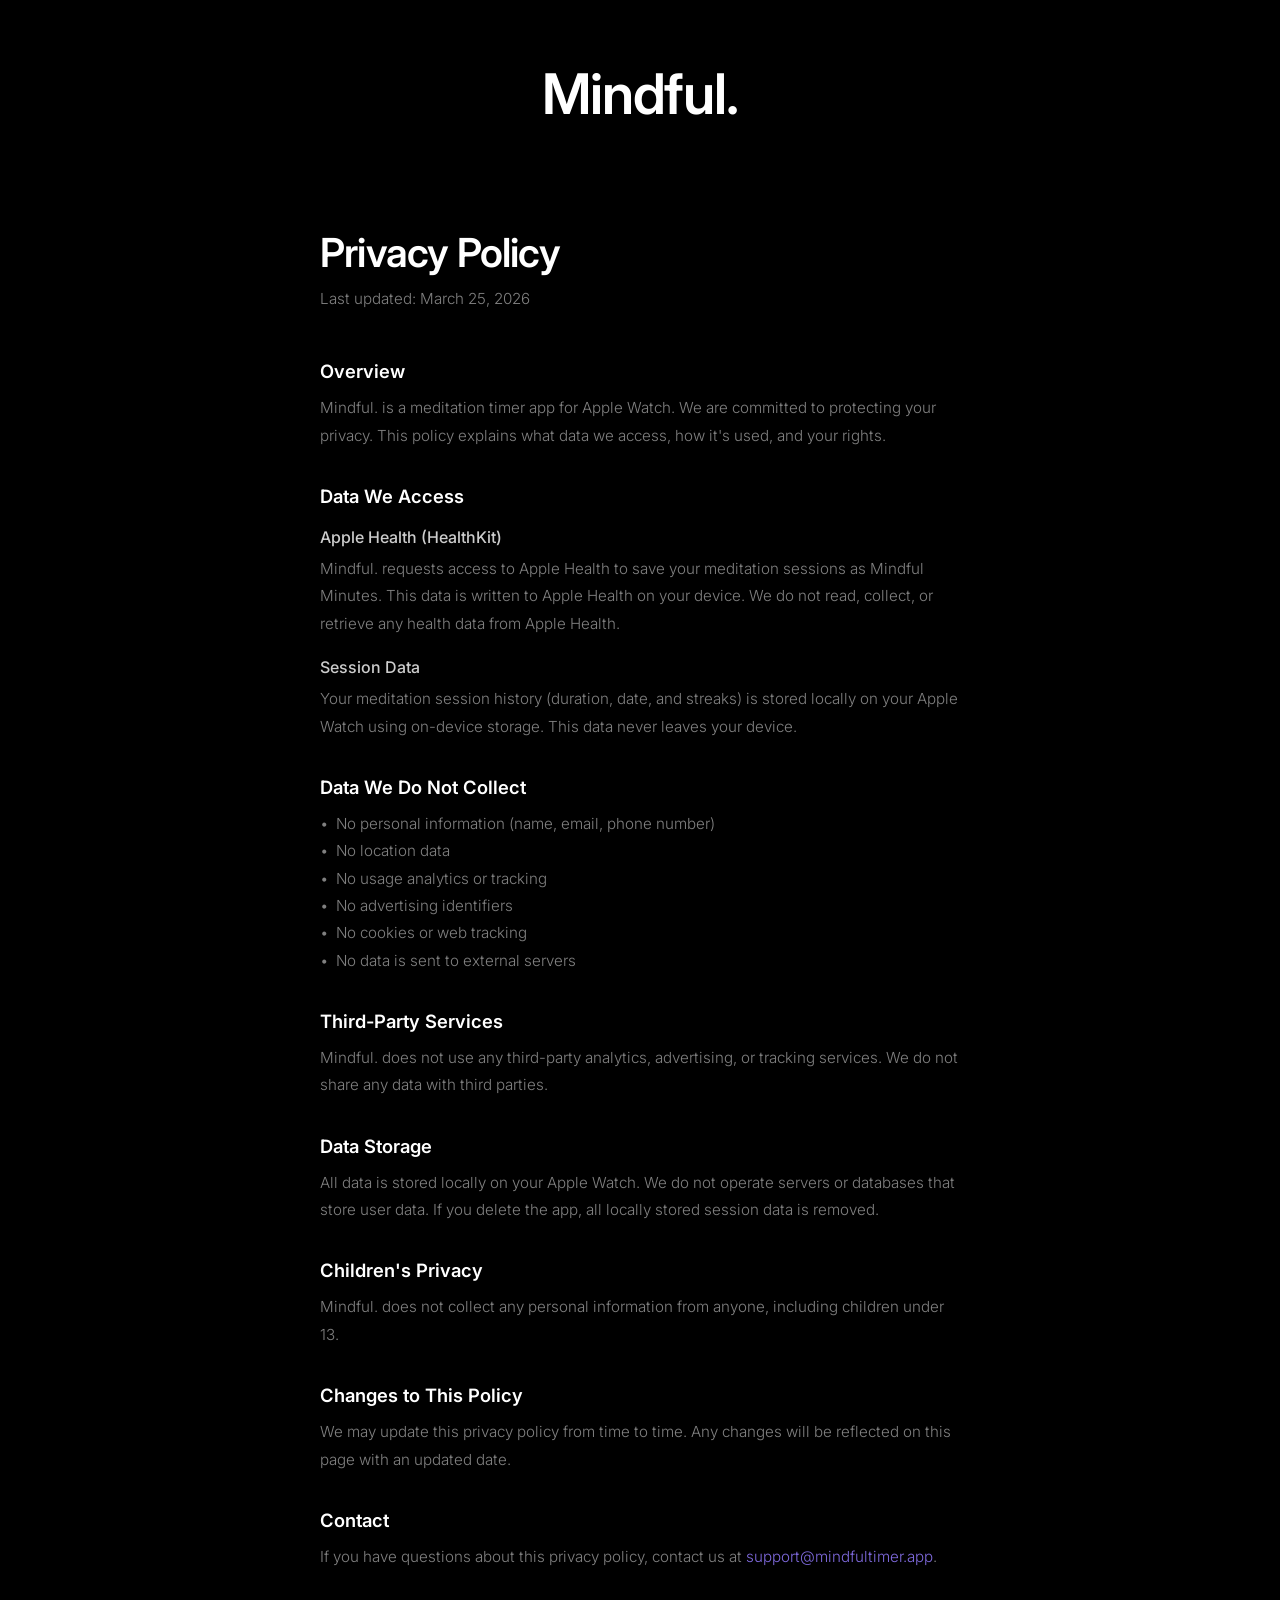
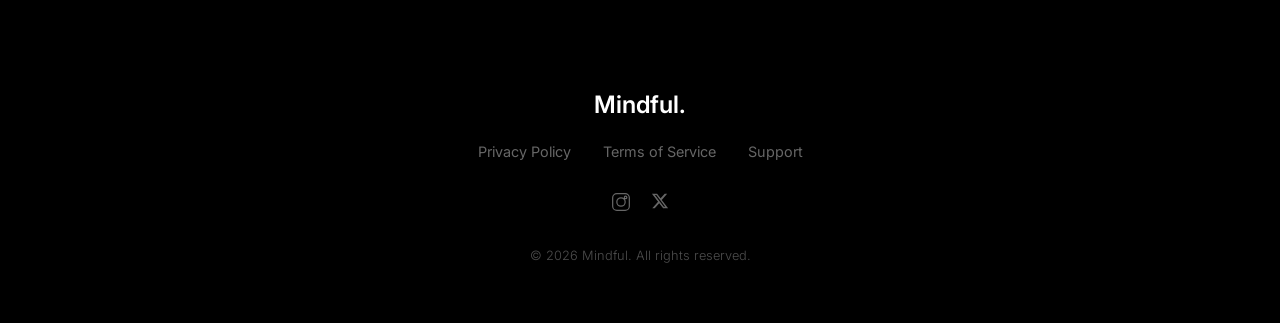
==== privacy.html @ f4cde6dd "Fix X icon rendering in Safari Use official X/Twitter filled SVG path instead of stroke-based outlin" ====
<!DOCTYPE html>
<html lang="en">
<head>
    <meta charset="UTF-8">
    <meta name="viewport" content="width=device-width, initial-scale=1.0">
    <title>Privacy Policy — Mindful.</title>
    <link rel="preconnect" href="https://fonts.googleapis.com">
    <link rel="preconnect" href="https://fonts.gstatic.com" crossorigin>
    <link href="https://fonts.googleapis.com/css2?family=Inter:wght@300;400;500;600&display=swap" rel="stylesheet">
    <link rel="stylesheet" href="style.css">
    <link rel="stylesheet" href="legal.css">
</head>
<body>
    <div class="legal-page">
        <div class="legal-container">
            <div class="legal-header">
                <a href="/" class="legal-logo">Mindful.</a>
            </div>
            <h1>Privacy Policy</h1>
            <p class="legal-updated">Last updated: March 25, 2026</p>

            <h2>Overview</h2>
            <p>Mindful. is a meditation timer app for Apple Watch. We are committed to protecting your privacy. This policy explains what data we access, how it's used, and your rights.</p>

            <h2>Data We Access</h2>
            <h3>Apple Health (HealthKit)</h3>
            <p>Mindful. requests access to Apple Health to save your meditation sessions as Mindful Minutes. This data is written to Apple Health on your device. We do not read, collect, or retrieve any health data from Apple Health.</p>

            <h3>Session Data</h3>
            <p>Your meditation session history (duration, date, and streaks) is stored locally on your Apple Watch using on-device storage. This data never leaves your device.</p>

            <h2>Data We Do Not Collect</h2>
            <ul>
                <li>No personal information (name, email, phone number)</li>
                <li>No location data</li>
                <li>No usage analytics or tracking</li>
                <li>No advertising identifiers</li>
                <li>No cookies or web tracking</li>
                <li>No data is sent to external servers</li>
            </ul>

            <h2>Third-Party Services</h2>
            <p>Mindful. does not use any third-party analytics, advertising, or tracking services. We do not share any data with third parties.</p>

            <h2>Data Storage</h2>
            <p>All data is stored locally on your Apple Watch. We do not operate servers or databases that store user data. If you delete the app, all locally stored session data is removed.</p>

            <h2>Children's Privacy</h2>
            <p>Mindful. does not collect any personal information from anyone, including children under 13.</p>

            <h2>Changes to This Policy</h2>
            <p>We may update this privacy policy from time to time. Any changes will be reflected on this page with an updated date.</p>

            <h2>Contact</h2>
            <p>If you have questions about this privacy policy, contact us at <a href="mailto:support@mindfultimer.app">support@mindfultimer.app</a>.</p>
        </div>
    </div>

    <footer class="footer legal-footer">
        <div class="footer-container">
            <div class="footer-brand">
                <a href="/" class="footer-logo" style="text-decoration:none;color:#fff;">Mindful.</a>
            </div>
            <div class="footer-links">
                <a href="/privacy.html">Privacy Policy</a>
                <a href="/terms.html">Terms of Service</a>
                <a href="mailto:support@mindfultimer.app">Support</a>
            </div>
            <div class="footer-socials">
                <a href="https://instagram.com/mindfultimer.app" target="_blank" aria-label="Instagram">
                    <svg width="20" height="20" viewBox="0 0 24 24" fill="none" stroke="currentColor" stroke-width="1.5" stroke-linecap="round" stroke-linejoin="round"><rect x="2" y="2" width="20" height="20" rx="5"/><circle cx="12" cy="12" r="5"/><circle cx="17.5" cy="6.5" r="1.5"/></svg>
                </a>
                <a href="https://x.com/" target="_blank" aria-label="X">
                    <svg width="18" height="18" viewBox="0 0 24 24" fill="currentColor"><path d="M18.244 2.25h3.308l-7.227 8.26 8.502 11.24H16.17l-5.214-6.817L4.99 21.75H1.68l7.73-8.835L1.254 2.25H8.08l4.713 6.231zm-1.161 17.52h1.833L7.084 4.126H5.117z"/></svg>
                </a>
            </div>
            <p class="footer-copy">&copy; 2026 Mindful. All rights reserved.</p>
        </div>
    </footer>
</body>
</html>
---- style.css ----
/* Reset & Base */
* {
    margin: 0;
    padding: 0;
    box-sizing: border-box;
}

html {
    scroll-behavior: smooth;
}

body {
    font-family: 'Inter', -apple-system, BlinkMacSystemFont, sans-serif;
    -webkit-font-smoothing: antialiased;
    -moz-osx-font-smoothing: grayscale;
    overflow-x: hidden;
}

/* Hero Section */
.hero {
    background: #000;
    min-height: 100vh;
    display: flex;
    flex-direction: column;
    align-items: center;
    justify-content: center;
    text-align: center;
    padding: 80px 24px 120px;
    position: relative;
    overflow: hidden;
}

.hero::before {
    content: '';
    position: absolute;
    top: 0;
    left: 50%;
    transform: translateX(-50%);
    width: 600px;
    height: 600px;
    background: radial-gradient(circle, rgba(128, 107, 224, 0.08) 0%, transparent 70%);
    pointer-events: none;
}

.hero-content {
    position: relative;
    z-index: 1;
    margin-bottom: 60px;
}

.hero-title {
    font-size: clamp(3rem, 8vw, 5rem);
    font-weight: 600;
    color: #fff;
    letter-spacing: -0.04em;
    margin-bottom: 16px;
    opacity: 0;
    transform: translateY(20px);
    animation: fadeUp 0.8s ease forwards;
}

.hero-subtitle {
    font-size: clamp(1rem, 2.5vw, 1.25rem);
    color: rgba(255, 255, 255, 0.5);
    font-weight: 300;
    margin-bottom: 40px;
    opacity: 0;
    transform: translateY(20px);
    animation: fadeUp 0.8s ease 0.2s forwards;
}

.download-btn {
    display: inline-block;
    opacity: 0;
    transform: translateY(20px);
    animation: fadeUp 0.8s ease 0.4s forwards;
    transition: transform 0.2s ease;
}

.download-btn:hover {
    transform: scale(1.05);
}

.app-store-badge {
    height: 44px;
}

.hero-mockup {
    position: relative;
    z-index: 1;
    opacity: 0;
    transform: translateY(30px);
    animation: fadeUp 1s ease 0.5s forwards;
}

.mockup-image {
    max-width: 320px;
    width: 100%;
    height: auto;
    filter: drop-shadow(0 20px 60px rgba(128, 107, 224, 0.15));
}

/* Features Section */
.features {
    background: #fff;
    padding: 120px 24px;
}

.features-container {
    max-width: 960px;
    margin: 0 auto;
    text-align: center;
}

.section-title {
    font-size: clamp(1.75rem, 4vw, 2.5rem);
    font-weight: 600;
    color: #000;
    letter-spacing: -0.04em;
    margin-bottom: 16px;
}

.section-subtitle {
    font-size: 1.05rem;
    color: rgba(0, 0, 0, 0.5);
    font-weight: 300;
    line-height: 1.6;
    margin-bottom: 72px;
}

/* Feature Mockups */
.feature-mockups {
    display: flex;
    justify-content: center;
    gap: 80px;
    margin-bottom: 80px;
    text-align: center;
}

.feature-mockup-item {
    max-width: 300px;
}

.feature-mockup-img {
    width: 280px;
    height: 360px;
    border-radius: 24px;
    object-fit: contain;
    margin-bottom: 20px;
}

.feature-mockup-item h3 {
    font-size: 1.1rem;
    font-weight: 600;
    color: #000;
    margin-bottom: 6px;
}

.feature-mockup-item p {
    font-size: 0.9rem;
    color: rgba(0, 0, 0, 0.5);
    line-height: 1.5;
    font-weight: 300;
}

.feature-grid {
    display: grid;
    grid-template-columns: repeat(2, 1fr);
    gap: 48px 40px;
    text-align: left;
}

.feature-card {
    padding: 0;
}

.feature-icon {
    color: rgba(128, 107, 224, 1);
    margin-bottom: 16px;
}

.feature-card h3 {
    font-size: 1.1rem;
    font-weight: 600;
    color: #000;
    margin-bottom: 8px;
}

.feature-card p {
    font-size: 0.95rem;
    color: rgba(0, 0, 0, 0.5);
    line-height: 1.6;
    font-weight: 300;
}

/* Showcase Section */
.showcase {
    background: #000;
    padding: 120px 24px;
    overflow: visible;
}

.showcase-container {
    max-width: 960px;
    margin: 0 auto;
    display: flex;
    align-items: center;
    gap: 80px;
}

.showcase-text {
    flex: 1;
}

.showcase-text h2 {
    font-size: clamp(1.75rem, 4vw, 2.5rem);
    font-weight: 600;
    color: #fff;
    letter-spacing: -0.04em;
    margin-bottom: 16px;
}

.showcase-text p {
    font-size: 1.05rem;
    color: rgba(255, 255, 255, 0.5);
    line-height: 1.7;
    font-weight: 300;
}

.showcase-mockup {
    flex-shrink: 0;
    position: relative;
}

.mockup-image-small {
    max-width: 240px;
    width: 100%;
    height: auto;
}


/* Privacy Section */
.privacy {
    background: #fff;
    padding: 100px 24px;
}

.privacy-container {
    max-width: 640px;
    margin: 0 auto;
    text-align: center;
}

.privacy .section-title {
    margin-bottom: 24px;
}

.privacy-text {
    font-size: 0.95rem;
    color: rgba(0, 0, 0, 0.5);
    line-height: 1.8;
    font-weight: 300;
}

/* Footer */
.footer {
    background: #000;
    padding: 60px 24px;
    text-align: center;
    border-top: 1px solid rgba(255, 255, 255, 0.06);
}

.footer-container {
    max-width: 640px;
    margin: 0 auto;
}

.footer-brand {
    margin-bottom: 24px;
}

.footer-logo {
    font-size: 1.5rem;
    font-weight: 600;
    color: #fff;
}

.footer-links {
    display: flex;
    justify-content: center;
    gap: 32px;
    margin-bottom: 32px;
}

.footer-links a {
    color: rgba(255, 255, 255, 0.4);
    text-decoration: none;
    font-size: 0.9rem;
    font-weight: 400;
    transition: color 0.2s ease;
}

.footer-links a:hover {
    color: rgba(128, 107, 224, 1);
}

.footer-socials {
    display: flex;
    justify-content: center;
    gap: 20px;
    margin-bottom: 32px;
}

.footer-socials a {
    color: rgba(255, 255, 255, 0.4);
    transition: color 0.2s ease;
}

.footer-socials a:hover {
    color: rgba(128, 107, 224, 1);
}

.footer-copy {
    font-size: 0.8rem;
    color: rgba(255, 255, 255, 0.3);
    font-weight: 300;
}

/* Animations */
@keyframes fadeUp {
    to {
        opacity: 1;
        transform: translateY(0);
    }
}

/* Scroll Animations */
.fade-in {
    opacity: 0;
    transform: translateY(24px);
    transition: opacity 0.6s ease, transform 0.6s ease;
}

.fade-in.visible {
    opacity: 1;
    transform: translateY(0);
}

/* Responsive */
@media (max-width: 768px) {
    .feature-mockups {
        flex-direction: column;
        align-items: center;
        gap: 40px;
    }

    .feature-grid {
        grid-template-columns: 1fr;
        gap: 40px;
    }

    .showcase-container {
        flex-direction: column-reverse;
        text-align: center;
        gap: 48px;
    }

    .hero {
        min-height: auto;
        padding: 100px 24px 80px;
    }

    .features {
        padding: 80px 24px;
    }

    .showcase {
        padding: 80px 24px;
    }

    .privacy {
        padding: 80px 24px;
    }
}

@media (max-width: 480px) {
    .footer-links {
        flex-direction: column;
        gap: 16px;
    }
}
---- legal.css ----
.legal-page {
    background: #000;
    min-height: 100vh;
    padding: 60px 24px;
}

.legal-container {
    max-width: 640px;
    margin: 0 auto;
}

.legal-header {
    text-align: center;
    margin-bottom: 100px;
}

.legal-back-row {
    text-align: left;
    margin-bottom: 60px;
}

.legal-logo {
    font-size: clamp(2.5rem, 6vw, 3.5rem);
    font-weight: 600;
    color: #fff !important;
    text-decoration: none !important;
    letter-spacing: -0.02em;
    display: block;
    margin-bottom: 24px;
}

.legal-back {
    display: inline-flex;
    align-items: center;
    justify-content: center;
    width: 36px;
    height: 36px;
    border-radius: 50%;
    border: 1px solid rgba(255, 255, 255, 0.15);
    background: rgba(255, 255, 255, 0.05);
    color: #fff !important;
    text-decoration: none !important;
    transition: background 0.2s ease, border-color 0.2s ease;
}

.legal-back:hover {
    background: rgba(255, 255, 255, 0.1);
    border-color: rgba(255, 255, 255, 0.25);
}

.legal-back svg {
    width: 28px;
    height: 28px;
    stroke-width: 2.5;
}

.legal-container h1 {
    font-size: clamp(1.75rem, 4vw, 2.5rem);
    font-weight: 600;
    color: #fff;
    letter-spacing: -0.02em;
    margin-bottom: 8px;
}

.legal-updated {
    font-size: 0.85rem;
    color: rgba(255, 255, 255, 0.3);
    font-weight: 300;
    margin-bottom: 48px;
}

.legal-container h2 {
    font-size: 1.15rem;
    font-weight: 600;
    color: #fff;
    margin-top: 36px;
    margin-bottom: 12px;
}

.legal-container h3 {
    font-size: 1rem;
    font-weight: 500;
    color: rgba(255, 255, 255, 0.8);
    margin-top: 20px;
    margin-bottom: 8px;
}

.legal-container p {
    font-size: 0.95rem;
    color: rgba(255, 255, 255, 0.5);
    line-height: 1.8;
    font-weight: 300;
}

.legal-container ul {
    list-style: none;
    padding: 0;
    margin: 12px 0;
}

.legal-container li {
    font-size: 0.95rem;
    color: rgba(255, 255, 255, 0.5);
    line-height: 1.8;
    font-weight: 300;
    padding-left: 16px;
    position: relative;
}

.legal-container li::before {
    content: '•';
    position: absolute;
    left: 0;
    color: rgba(255, 255, 255, 0.5);
}

.legal-container a {
    color: rgba(128, 107, 224, 1);
    text-decoration: none;
}

.legal-container a:hover {
    text-decoration: underline;
}

.legal-footer {
    border-top: none !important;
}
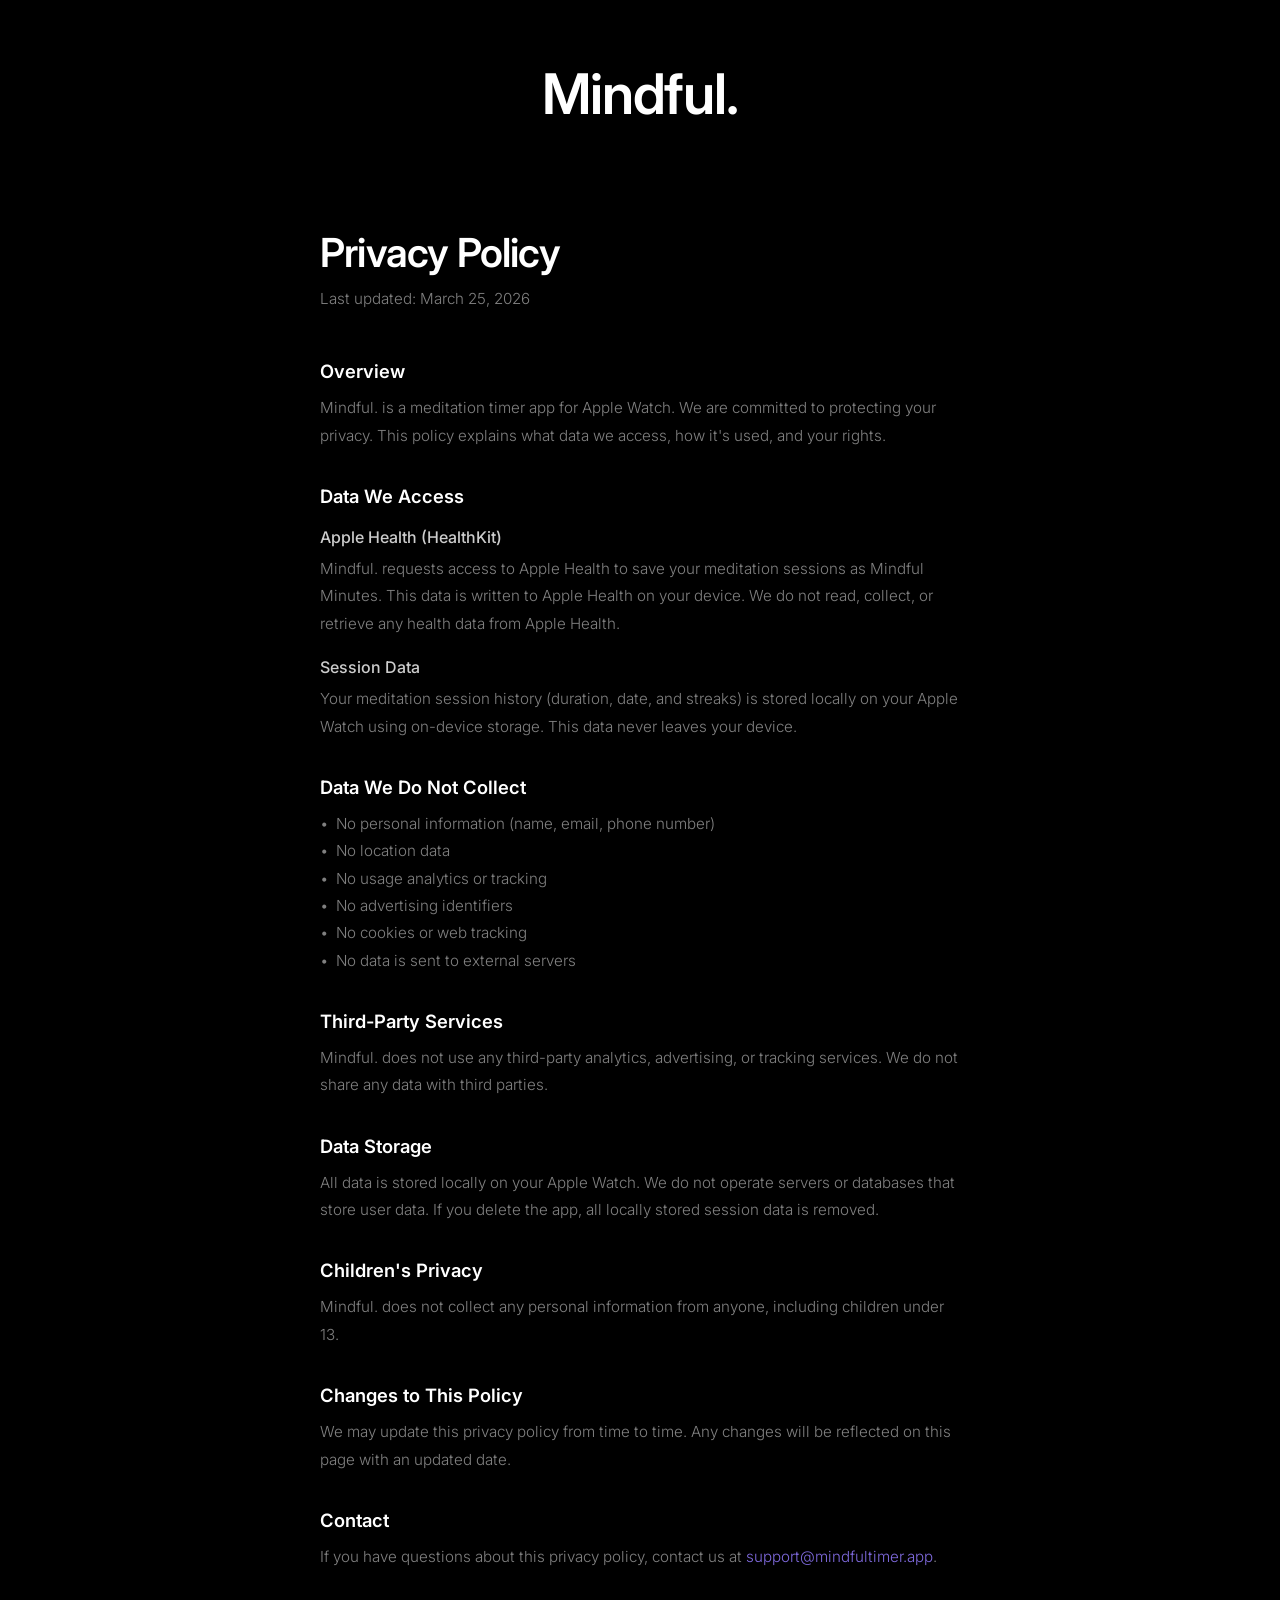
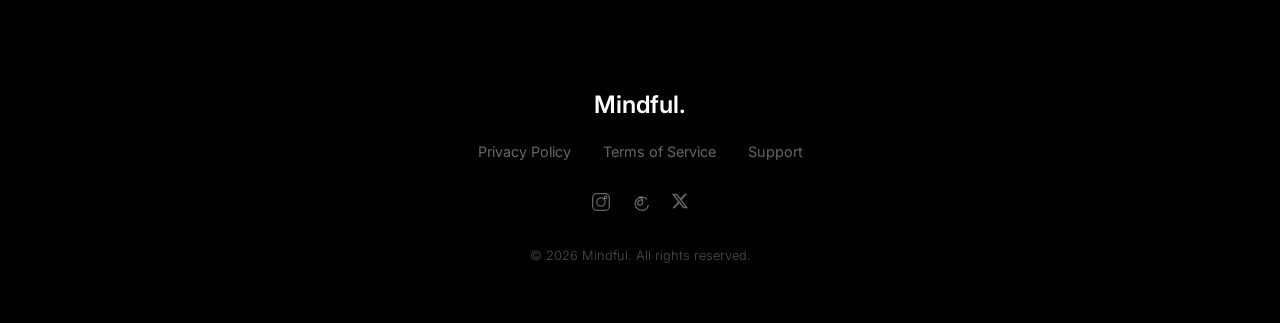
==== commit e4c9e1e3: "Add SEO metadata, sitemap, robots.txt, and Threads social link - Added canonical URL, JSON-LD struct" ====
--- a/privacy.html
+++ b/privacy.html
@@ -70,7 +70,10 @@
                 <a href="https://instagram.com/mindfultimer.app" target="_blank" aria-label="Instagram">
                     <svg width="20" height="20" viewBox="0 0 24 24" fill="none" stroke="currentColor" stroke-width="1.5" stroke-linecap="round" stroke-linejoin="round"><rect x="2" y="2" width="20" height="20" rx="5"/><circle cx="12" cy="12" r="5"/><circle cx="17.5" cy="6.5" r="1.5"/></svg>
                 </a>
-                <a href="https://x.com/" target="_blank" aria-label="X">
+                <a href="https://www.threads.com/@mindfultimer.app" target="_blank" aria-label="Threads">
+                    <svg width="20" height="20" viewBox="0 0 24 24" fill="none" stroke="currentColor" stroke-width="1.5" stroke-linecap="round" stroke-linejoin="round"><path d="M19 8.5c-1.5-1.5-3.5-2.5-6-2.5-4.4 0-8 3.6-8 8s3.6 8 8 8c3.7 0 6.8-2.5 7.7-6"/><path d="M13 10c-.7-.4-1.5-.5-2.3-.3-1.6.4-2.7 2-2.7 3.8 0 1.7 1.3 2.5 2.5 2.5 2 0 3.5-1.7 3.5-4.5C14 8 12.5 6 10 6"/></svg>
+                </a>
+                <a href="https://x.com/mindful_timer?s=21" target="_blank" aria-label="X">
                     <svg width="18" height="18" viewBox="0 0 24 24" fill="currentColor"><path d="M18.244 2.25h3.308l-7.227 8.26 8.502 11.24H16.17l-5.214-6.817L4.99 21.75H1.68l7.73-8.835L1.254 2.25H8.08l4.713 6.231zm-1.161 17.52h1.833L7.084 4.126H5.117z"/></svg>
                 </a>
             </div>
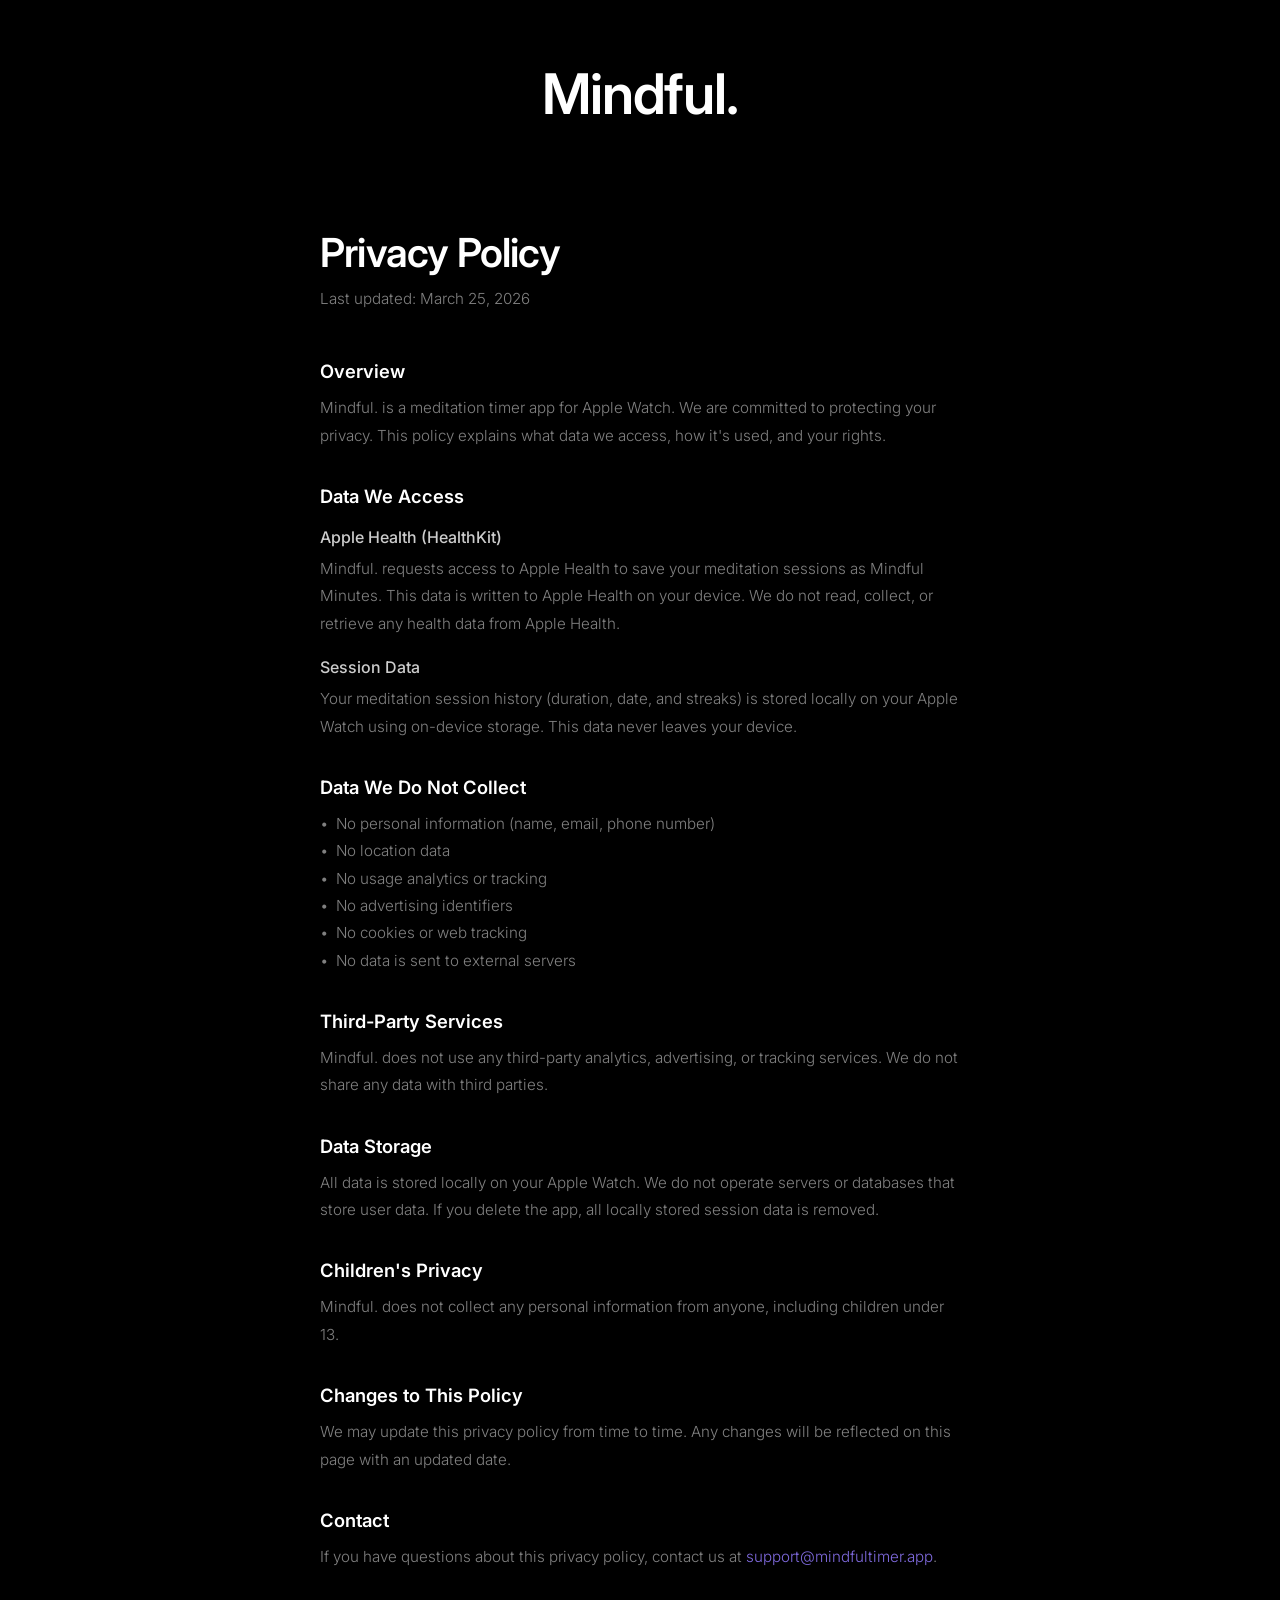
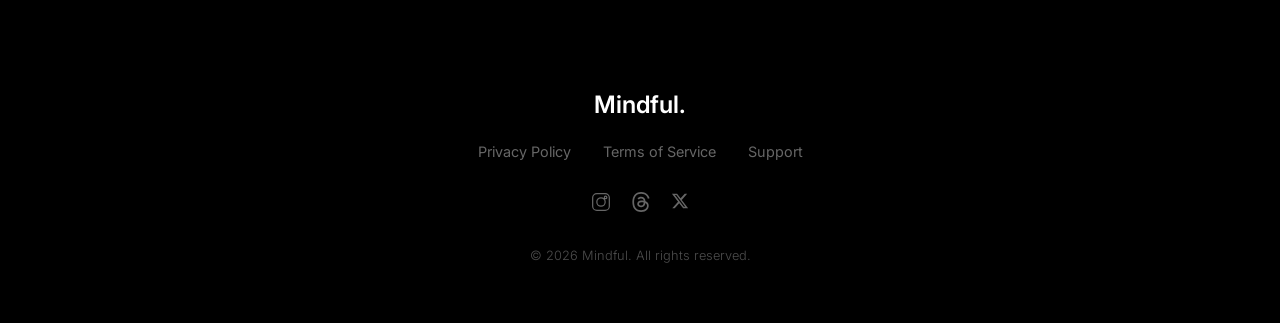
==== commit a5ada169: "Replace Threads icon with official Meta SVG path Co-Authored-By: Claude Sonnet 4.6 <noreply@anthropi" ====
--- a/privacy.html
+++ b/privacy.html
@@ -71,7 +71,7 @@
                     <svg width="20" height="20" viewBox="0 0 24 24" fill="none" stroke="currentColor" stroke-width="1.5" stroke-linecap="round" stroke-linejoin="round"><rect x="2" y="2" width="20" height="20" rx="5"/><circle cx="12" cy="12" r="5"/><circle cx="17.5" cy="6.5" r="1.5"/></svg>
                 </a>
                 <a href="https://www.threads.com/@mindfultimer.app" target="_blank" aria-label="Threads">
-                    <svg width="20" height="20" viewBox="0 0 24 24" fill="none" stroke="currentColor" stroke-width="1.5" stroke-linecap="round" stroke-linejoin="round"><path d="M19 8.5c-1.5-1.5-3.5-2.5-6-2.5-4.4 0-8 3.6-8 8s3.6 8 8 8c3.7 0 6.8-2.5 7.7-6"/><path d="M13 10c-.7-.4-1.5-.5-2.3-.3-1.6.4-2.7 2-2.7 3.8 0 1.7 1.3 2.5 2.5 2.5 2 0 3.5-1.7 3.5-4.5C14 8 12.5 6 10 6"/></svg>
+                    <svg width="20" height="20" viewBox="0 0 192 192" fill="currentColor" xmlns="http://www.w3.org/2000/svg"><path d="M141.537 88.988c-.828-.404-1.668-.785-2.52-1.143-1.482-27.307-16.403-42.94-41.457-43.1h-.138c-15 0-27.457 6.397-35.132 17.995l13.779 9.452c5.738-8.695 14.73-10.548 21.353-10.548h.074c8.25.053 14.474 2.452 18.502 7.129 2.933 3.405 4.893 8.111 5.864 14.05-7.314-1.243-15.224-1.625-23.68-1.14-23.82 1.372-39.134 15.265-38.105 34.569.519 9.792 5.397 18.216 13.732 23.719 7.047 4.652 16.124 6.927 25.557 6.412 12.458-.683 22.231-5.436 29.049-14.127 5.178-6.6 8.453-15.153 9.899-25.93 5.937 3.583 10.337 8.298 12.767 13.966 4.132 9.635 4.373 25.468-8.546 38.376-11.319 11.308-24.925 16.2-45.488 16.351-22.809-.169-40.06-7.484-51.275-21.742C35.236 139.966 29.808 120.682 29.605 96c.203-24.682 5.631-43.966 16.133-57.317C56.954 24.425 74.204 17.11 97.013 16.94c22.975.17 40.526 7.52 52.171 21.847 5.71 7.025 10.015 15.86 12.853 26.162l16.147-4.308c-3.44-12.68-8.853-23.606-16.219-32.668C147.036 9.607 125.202.195 97.07 0h-.113C68.882.194 47.292 9.642 32.788 28.079 19.882 44.486 13.224 67.316 13.001 95.932L13 96l.001.068c.223 28.616 6.881 51.446 19.787 67.853 14.504 18.437 36.094 27.885 64.169 28.079h.114c25.016-.173 42.549-6.708 57.078-21.224 18.963-18.945 18.392-42.692 12.142-57.27-4.484-10.454-13.033-19.044-24.754-24.518zM98.44 129.507c-10.44.587-21.286-4.099-21.821-14.136-.384-7.442 5.309-15.746 22.474-16.735 1.966-.113 3.895-.168 5.79-.168 6.235 0 12.068.606 17.371 1.766-1.978 24.342-13.447 28.713-23.814 29.273z"/></svg>
                 </a>
                 <a href="https://x.com/mindful_timer?s=21" target="_blank" aria-label="X">
                     <svg width="18" height="18" viewBox="0 0 24 24" fill="currentColor"><path d="M18.244 2.25h3.308l-7.227 8.26 8.502 11.24H16.17l-5.214-6.817L4.99 21.75H1.68l7.73-8.835L1.254 2.25H8.08l4.713 6.231zm-1.161 17.52h1.833L7.084 4.126H5.117z"/></svg>
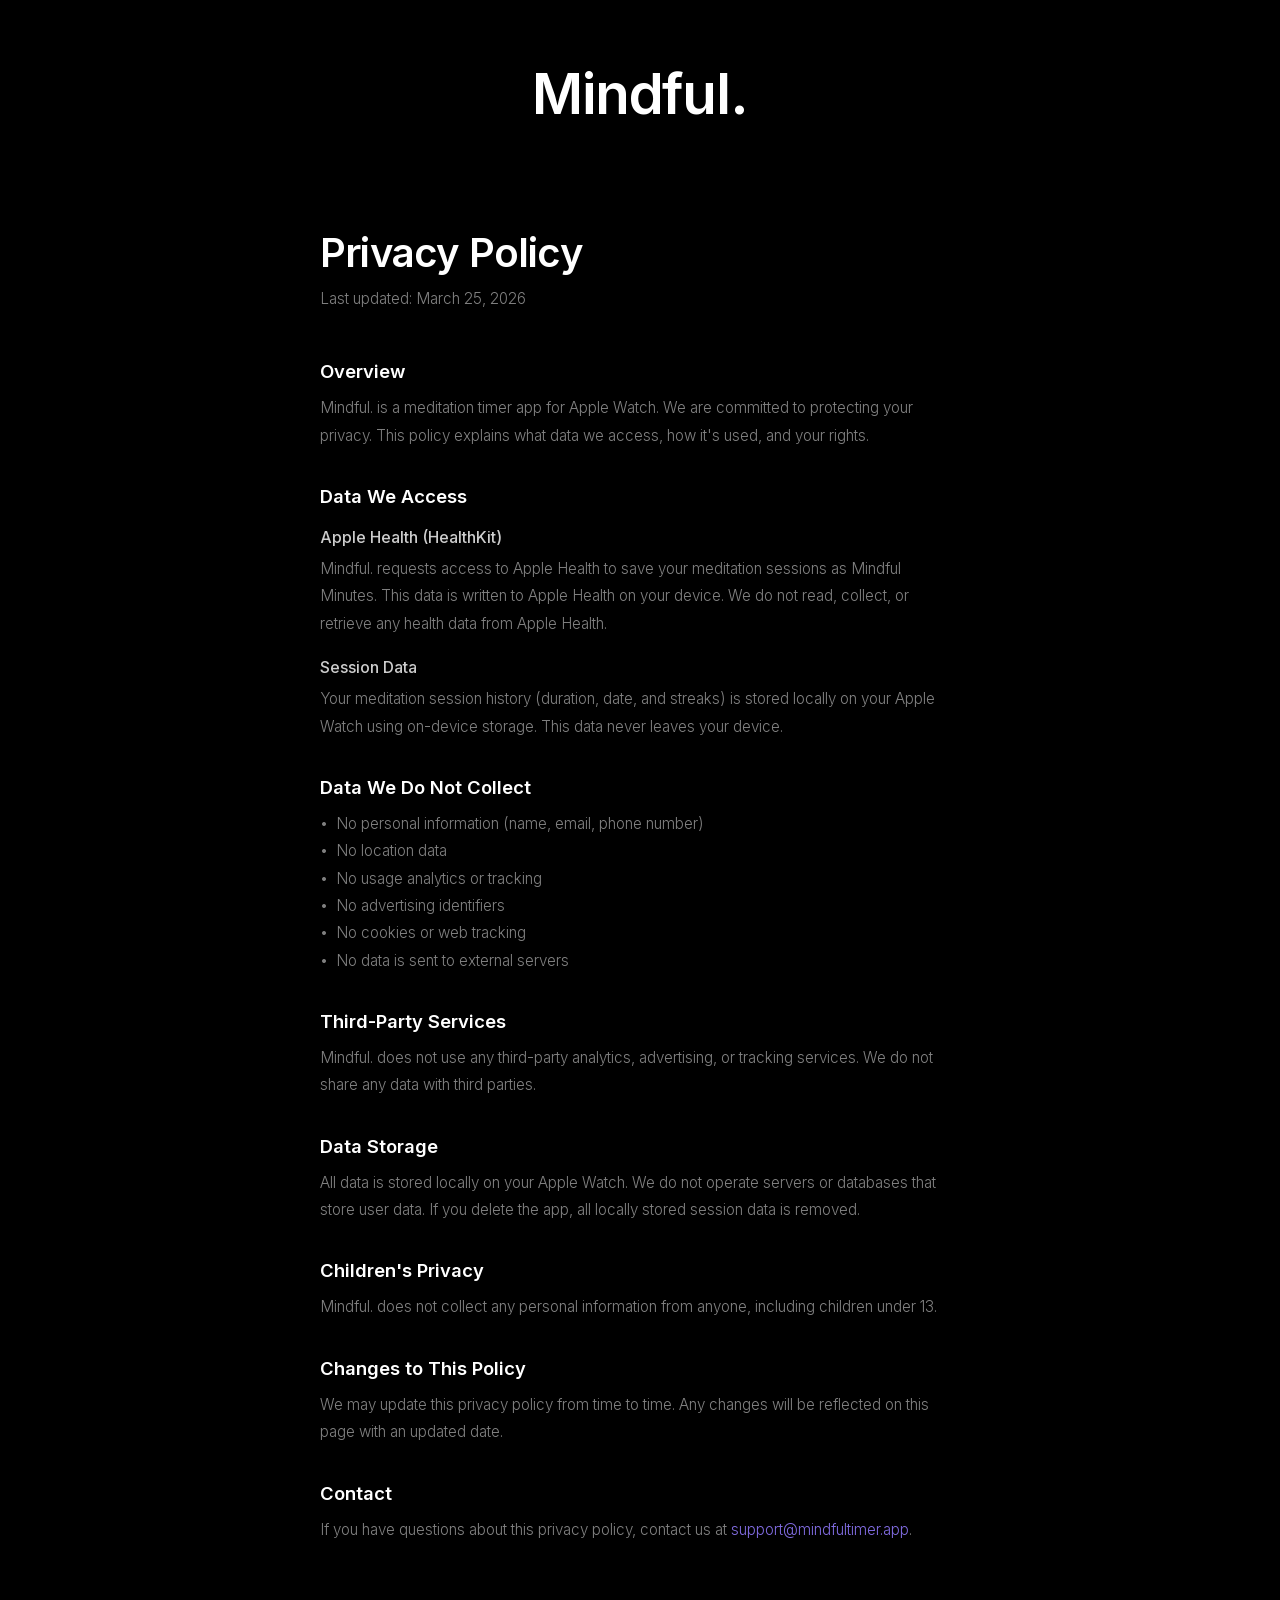
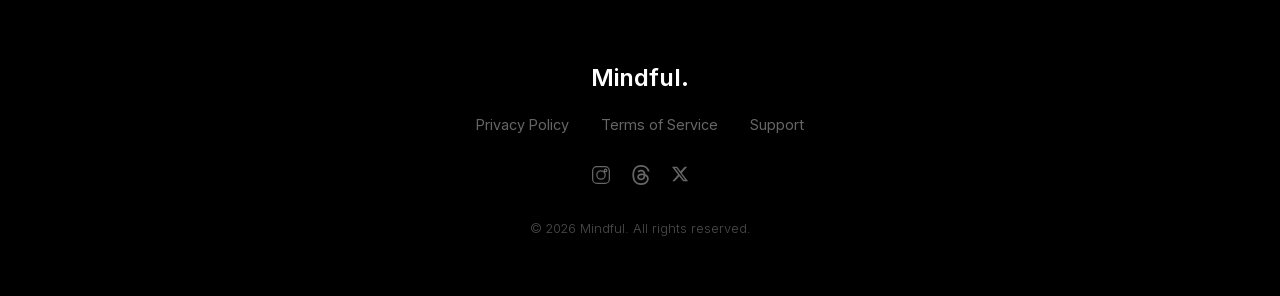
==== commit 6d82c909: "Self-host Inter font to eliminate font-swap CLS - Download Inter latin woff2 (47KB, covers weights 3" ====
--- a/privacy.html
+++ b/privacy.html
@@ -4,9 +4,7 @@
     <meta charset="UTF-8">
     <meta name="viewport" content="width=device-width, initial-scale=1.0">
     <title>Privacy Policy — Mindful.</title>
-    <link rel="preconnect" href="https://fonts.googleapis.com">
-    <link rel="preconnect" href="https://fonts.gstatic.com" crossorigin>
-    <link href="https://fonts.googleapis.com/css2?family=Inter:wght@300;400;500;600&display=swap" rel="stylesheet">
+    <link rel="preload" href="/fonts/inter.woff2" as="font" type="font/woff2" crossorigin>
     <link rel="stylesheet" href="style.css">
     <link rel="stylesheet" href="legal.css">
 </head>
--- a/style.css
+++ b/style.css
@@ -1,3 +1,12 @@
+@font-face {
+    font-family: 'Inter';
+    font-style: normal;
+    font-weight: 300 600;
+    font-display: optional;
+    src: url('/fonts/inter.woff2') format('woff2');
+    unicode-range: U+0000-00FF, U+0131, U+0152-0153, U+02BB-02BC, U+02C6, U+02DA, U+02DC, U+0304, U+0308, U+0329, U+2000-206F, U+20AC, U+2122, U+2191, U+2193, U+2212, U+2215, U+FEFF, U+FFFD;
+}
+
 /* Reset & Base */
 * {
     margin: 0;
@@ -54,27 +63,38 @@
     color: #fff;
     letter-spacing: -0.04em;
     margin-bottom: 16px;
+}
+
+.hero-subtitle {
+    font-size: clamp(1rem, 2.5vw, 1.25rem);
+    color: rgba(255, 255, 255, 0.5);
+    font-weight: 300;
+    margin-bottom: 40px;
+}
+
+.download-btn {
+    display: inline-block;
+    transition: transform 0.2s ease;
+    will-change: transform;
+}
+
+/* Animations — only applied after first paint via JS */
+.animated .hero-title {
     opacity: 0;
     transform: translateY(20px);
     animation: fadeUp 0.8s ease forwards;
 }
 
-.hero-subtitle {
-    font-size: clamp(1rem, 2.5vw, 1.25rem);
-    color: rgba(255, 255, 255, 0.5);
-    font-weight: 300;
-    margin-bottom: 40px;
+.animated .hero-subtitle {
     opacity: 0;
     transform: translateY(20px);
     animation: fadeUp 0.8s ease 0.2s forwards;
 }
 
-.download-btn {
-    display: inline-block;
+.animated .download-btn {
     opacity: 0;
     transform: translateY(20px);
     animation: fadeUp 0.8s ease 0.4s forwards;
-    transition: transform 0.2s ease;
 }
 
 .download-btn:hover {
@@ -88,6 +108,9 @@
 .hero-mockup {
     position: relative;
     z-index: 1;
+}
+
+.animated .hero-mockup {
     opacity: 0;
     transform: translateY(30px);
     animation: fadeUp 1s ease 0.5s forwards;
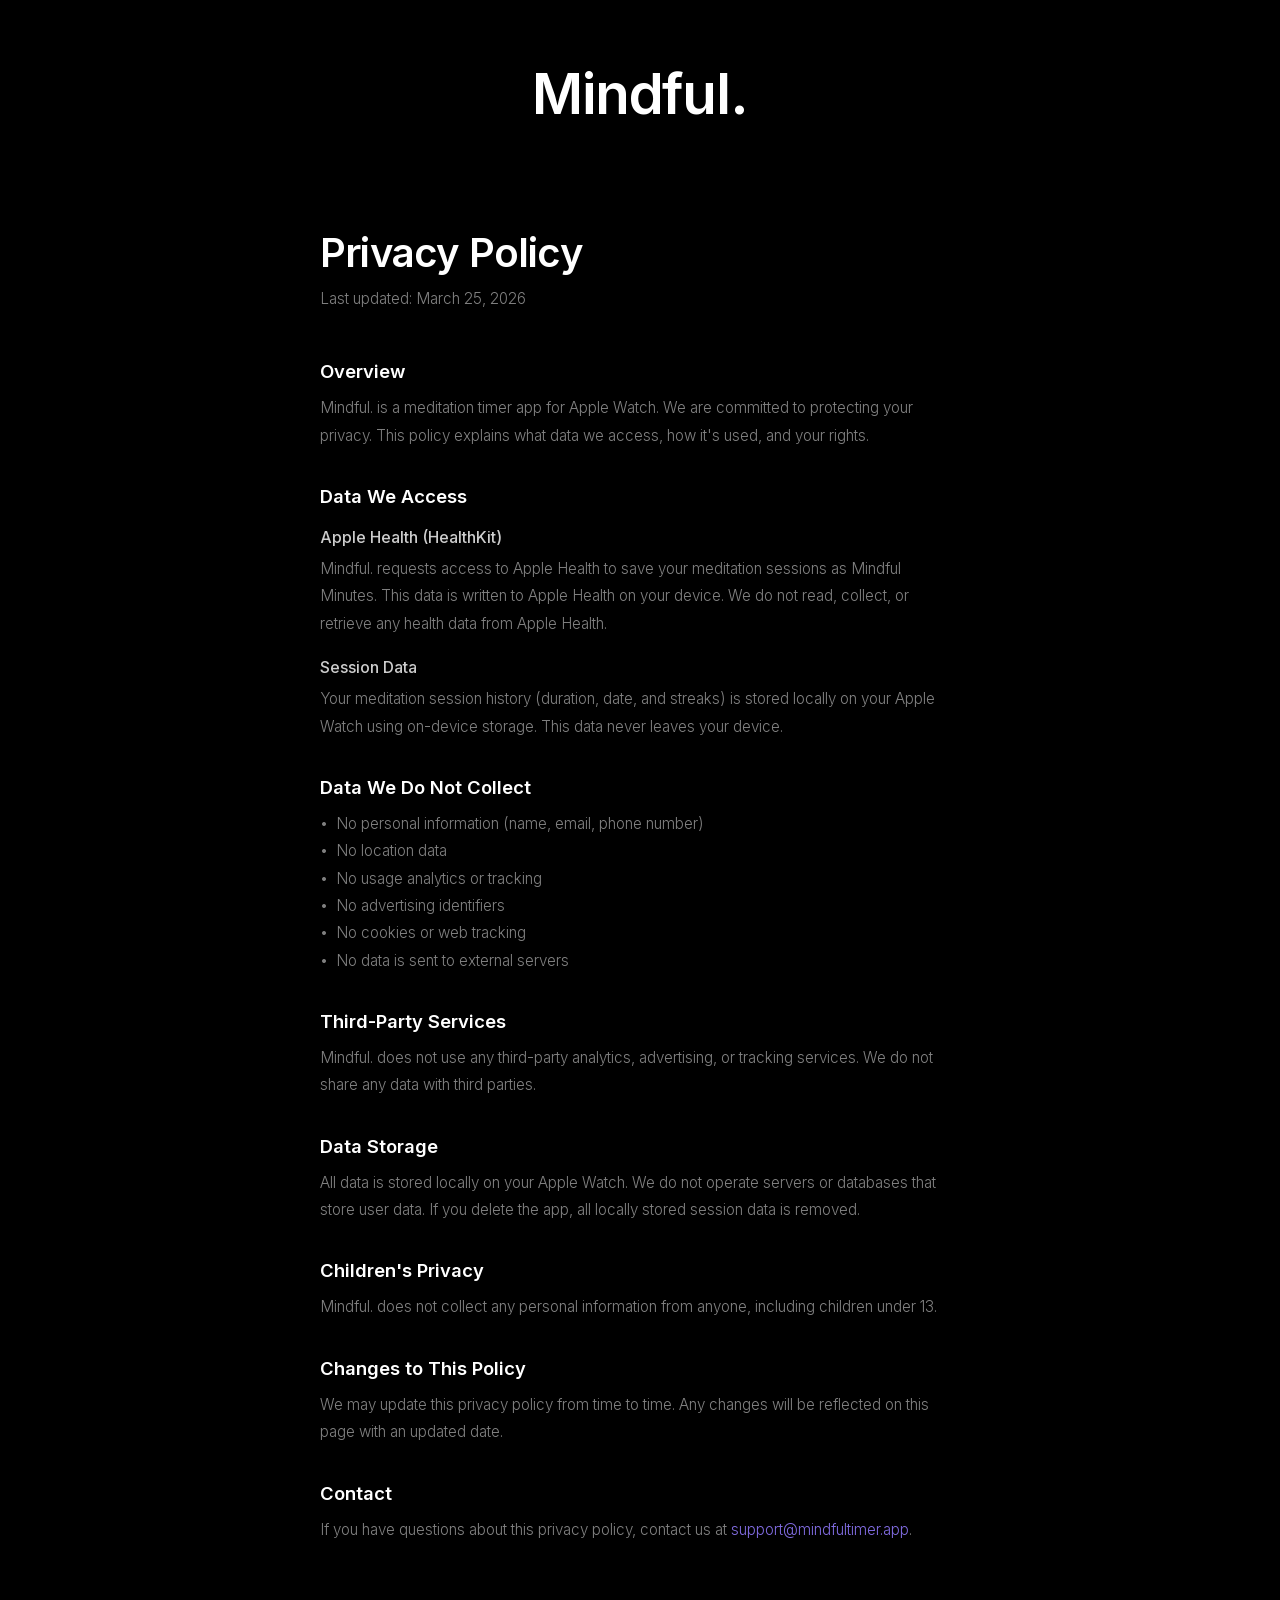
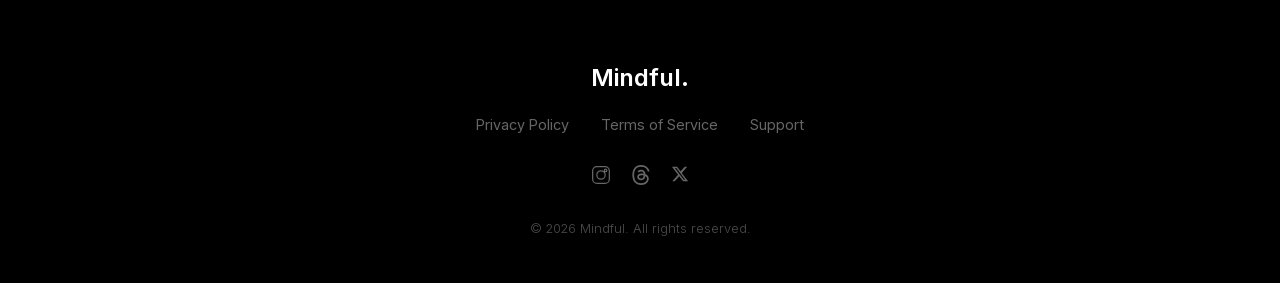
==== commit f832965a: "Remove font preload to fix font-swap CLS With font-display:optional + preload, the font was arriving" ====
--- a/privacy.html
+++ b/privacy.html
@@ -4,7 +4,6 @@
     <meta charset="UTF-8">
     <meta name="viewport" content="width=device-width, initial-scale=1.0">
     <title>Privacy Policy — Mindful.</title>
-    <link rel="preload" href="/fonts/inter.woff2" as="font" type="font/woff2" crossorigin>
     <link rel="stylesheet" href="style.css">
     <link rel="stylesheet" href="legal.css">
 </head>
